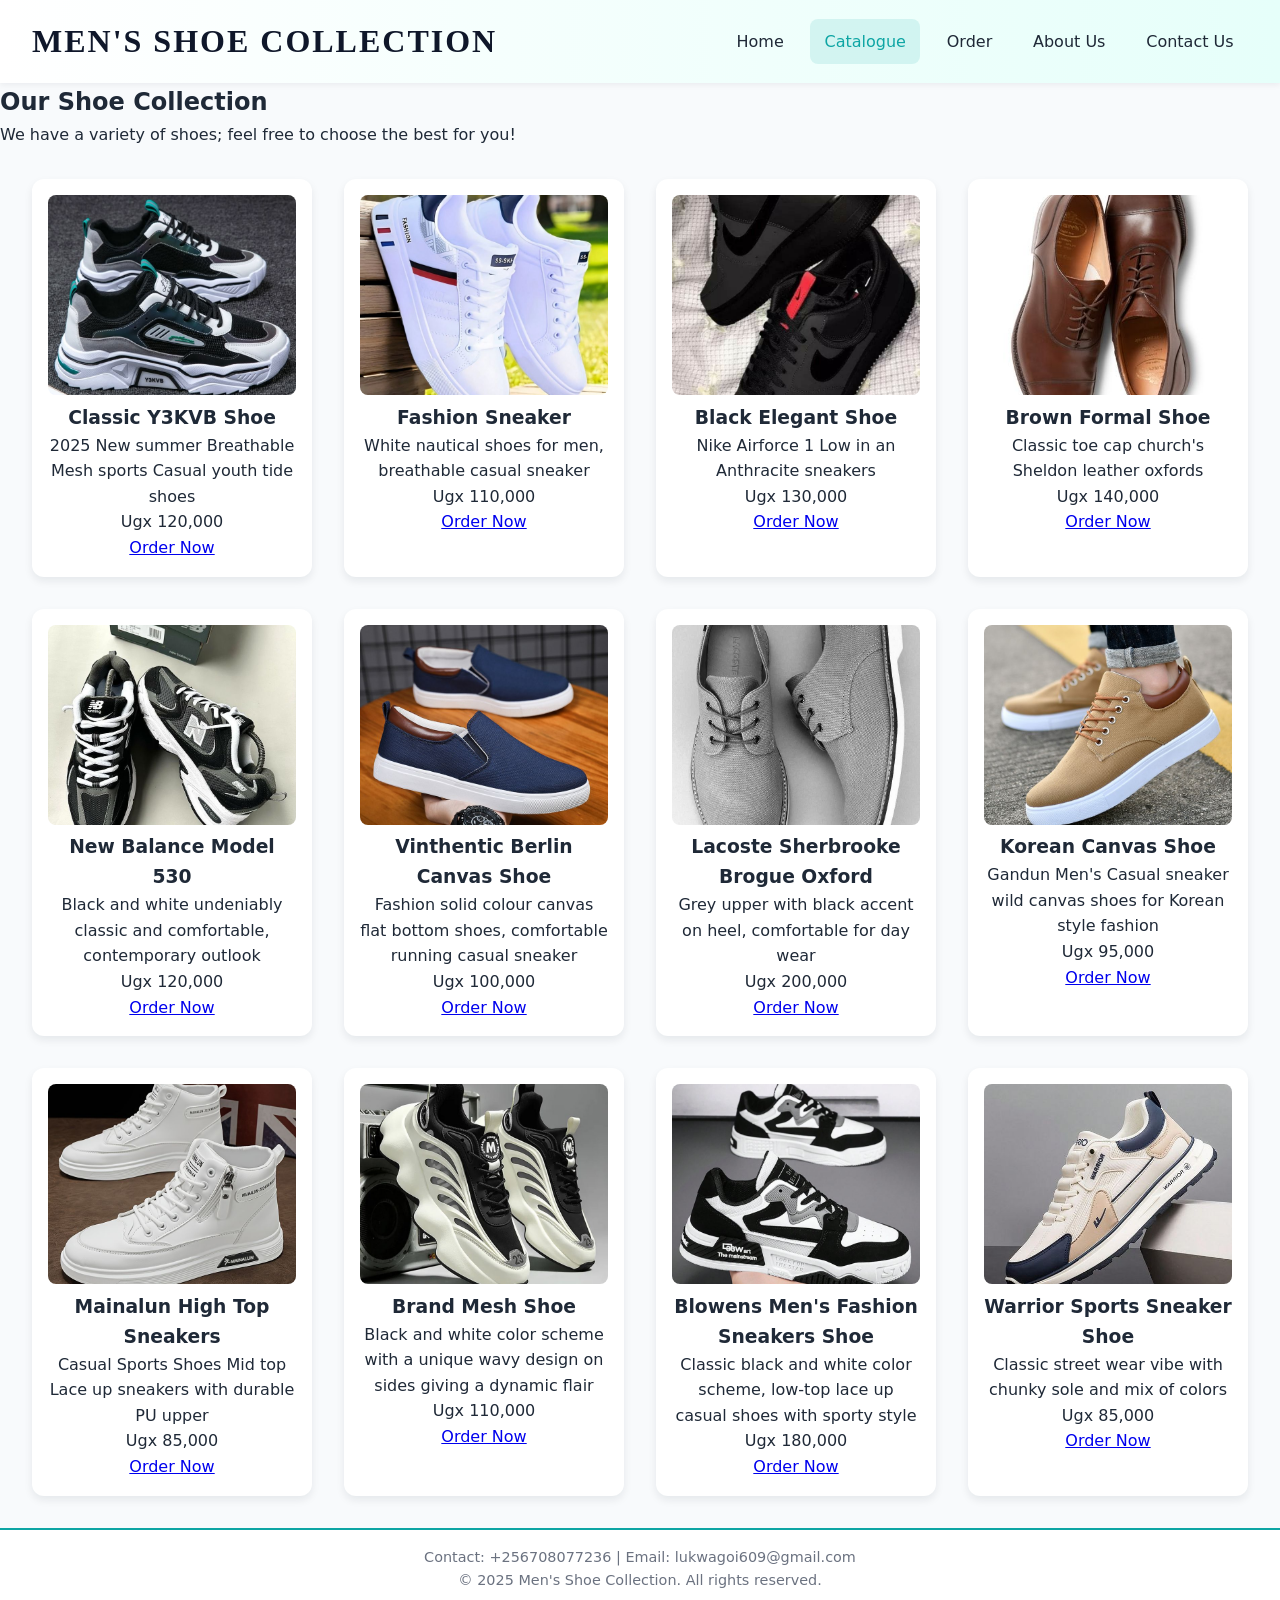
==== catalogue.html @ eedbd3e9 "Add files via upload" ====
<!DOCTYPE html>
<html lang="en">
<head>
<meta charset="UTF-8" />
<meta name="viewport" content="width=device-width, initial-scale=1.0" />
<title>Catalogue - Men's Shoe Collection</title>
<link rel="stylesheet" href="style.css" />
</head>
<body class="catalogue">

<header>
    <h1>Men's Shoe Collection</h1>
    <nav>
        <ul>
            <li><a href="index.html">Home</a></li>
            <li><a href="catalogue.html" class="active">Catalogue</a></li>
            <li><a href="order.html">Order</a></li>
            <li><a href="about.html">About Us</a></li>      
            <li><a href="contact.html">Contact Us</a></li>

        </ul>
    </nav>
</header>

<section class="catalogue">
    <h2>Our Shoe Collection</h2>
    <p>We have a variety of shoes; feel free to choose the best for you!</p>

    <div class="product-grid">

        <div class="product-card">
            <img src="shoe1.jpg" />
            <h3>Classic Y3KVB Shoe</h3>
            <div class="text-overlay">2025 New summer Breathable Mesh sports Casual youth tide shoes</div>
            <p>Ugx 120,000</p>
            <a href="order.html?shoe=Classic%20Y3KVB%20Shoe&img=shoe1.jpg&desc=2025%20New%20summer%20Breathable%20Mesh%20sports%20Casual%20youth%20tide%20shoes&price=Ugx%20120,000" class="btn">Order Now</a>
        </div>

        <div class="product-card">
            <img src="shoe2.jpg" />
            <h3>Fashion Sneaker</h3>
            <div class="text-overlay">White nautical shoes for men, breathable casual sneaker</div>
            <p>Ugx 110,000</p>
            <a href="order.html?shoe=Fashion%20Sneaker&img=shoe2.jpg&desc=White%20nautical%20shoes%20for%20men,%20breathable%20casual%20sneaker&price=Ugx%20110,000" class="btn">Order Now</a>
        </div>

        <div class="product-card">
            <img src="shoe3.jpg" />
            <h3>Black Elegant Shoe</h3>
            <div class="text-overlay">Nike Airforce 1 Low in an Anthracite sneakers</div>
            <p>Ugx 130,000</p>
            <a href="order.html?shoe=Black%20Elegant%20Shoe&img=shoe3.jpg&desc=Nike%20Airforce%201%20Low%20in%20an%20Anthracite%20sneakers&price=Ugx%20130,000" class="btn">Order Now</a>
        </div>

        <div class="product-card">
            <img src="shoe4.jpg" />
            <h3>Brown Formal Shoe</h3>
            <div class="text-overlay">Classic toe cap church's Sheldon leather oxfords</div>
            <p>Ugx 140,000</p>
            <a href="order.html?shoe=Brown%20Formal%20Shoe&img=shoe4.jpg&desc=Classic%20toe%20cap%20church's%20Sheldon%20leather%20oxfords&price=Ugx%20140,000" class="btn">Order Now</a>
        </div>

        <div class="product-card">
            <img src="shoe5.jpg" />
            <h3>New Balance Model 530</h3>
            <div class="text-overlay">Black and white undeniably classic and comfortable, contemporary outlook</div>
            <p>Ugx 120,000</p>
            <a href="order.html?shoe=New%20Balance%20Model%20530&img=shoe5.jpg&desc=Black%20and%20white%20undeniably%20classic%20and%20comfortable,%20contemporary%20outlook&price=Ugx%20120,000" class="btn">Order Now</a>
        </div>

        <div class="product-card">
            <img src="shoe6.jpg" />
            <h3>Vinthentic Berlin Canvas Shoe</h3>
            <div class="text-overlay">Fashion solid colour canvas flat bottom shoes, comfortable running casual sneaker</div>
            <p>Ugx 100,000</p>
            <a href="order.html?shoe=Vinthentic%20Berlin%20Canvas%20Shoe&img=shoe6.jpg&desc=Fashion%20solid%20colour%20canvas%20flat%20bottom%20shoes,%20comfortable%20running%20casual%20sneaker&price=Ugx%20100,000" class="btn">Order Now</a>
        </div>

        <div class="product-card">
            <img src="shoe7.jpg" />
            <h3>Lacoste Sherbrooke Brogue Oxford</h3>
            <div class="text-overlay">Grey upper with black accent on heel, comfortable for day wear</div>
            <p>Ugx 200,000</p>
            <a href="order.html?shoe=Lacoste%20Sherbrooke%20Brogue%20Oxford&img=shoe7.jpg&desc=Grey%20upper%20with%20black%20accent%20on%20heel,%20comfortable%20for%20day%20wear&price=Ugx%20200,000" class="btn">Order Now</a>
        </div>

        <div class="product-card">
            <img src="shoe8.jpg" />
            <h3>Korean Canvas Shoe</h3>
            <div class="text-overlay">Gandun Men's Casual sneaker wild canvas shoes for Korean style fashion</div>
            <p>Ugx 95,000</p>
            <a href="order.html?shoe=Korean%20Canvas%20Shoe&img=shoe8.jpg&desc=Gandun%20Men's%20Casual%20sneaker%20wild%20canvas%20shoes%20for%20Korean%20style%20fashion&price=Ugx%2095,000" class="btn">Order Now</a>
        </div>

        <div class="product-card">
            <img src="shoe9.jpg" />
            <h3>Mainalun High Top Sneakers</h3>
            <div class="text-overlay">Casual Sports Shoes Mid top Lace up sneakers with durable PU upper</div>
            <p>Ugx 85,000</p>
            <a href="order.html?shoe=Mainalun%20High%20Top%20Sneakers&img=shoe9.jpg&desc=Casual%20Sports%20Shoes%20Mid%20top%20Lace%20up%20sneakers%20with%20durable%20PU%20upper&price=Ugx%2085,000" class="btn">Order Now</a>
        </div>

        <div class="product-card">
            <img src="shoe10.jpg" />
            <h3>Brand Mesh Shoe</h3>
            <div class="text-overlay">Black and white color scheme with a unique wavy design on sides giving a dynamic flair</div>
            <p>Ugx 110,000</p>
            <a href="order.html?shoe=Brand%20Mesh%20Shoe&img=shoe10.jpg&desc=Black%20and%20white%20color%20scheme%20with%20a%20unique%20wavy%20design%20on%20sides%20giving%20a%20dynamic%20flair&price=Ugx%20110,000" class="btn">Order Now</a>
        </div>

        <div class="product-card">
            <img src="shoe12.jpg" />
            <h3>Blowens Men's Fashion Sneakers Shoe</h3>
            <div class="text-overlay">Classic black and white color scheme, low-top lace up casual shoes with sporty style</div>
            <p>Ugx 180,000</p>
            <a href="order.html?shoe=Blowens%20Men's%20Fashion%20Sneakers%20Shoe&img=shoe12.jpg&desc=Classic%20black%20and%20white%20color%20scheme,%20low-top%20lace%20up%20casual%20shoes%20with%20sporty%20style&price=Ugx%20180,000" class="btn">Order Now</a>
        </div>

        <div class="product-card">
            <img src="shoe14.jpg" />
            <h3>Warrior Sports Sneaker Shoe</h3>
            <div class="text-overlay">Classic street wear vibe with chunky sole and mix of colors</div>
            <p>Ugx 85,000</p>
            <a href="order.html?shoe=Warrior%20Sports%20Sneaker%20Shoe&img=shoe14.jpg&desc=Classic%20street%20wear%20vibe%20with%20chunky%20sole%20and%20mix%20of%20colors&price=Ugx%2085,000" class="btn">Order Now</a>
        </div>

    </div>
</section>

<footer>
    <p>Contact: +256708077236 | Email: lukwagoi609@gmail.com</p>
    <p>&copy; 2025 Men's Shoe Collection. All rights reserved.</p>
</footer>

</body>
</html>
---- style.css ----
/* --- COLOR VARIABLES --- */
:root{
  --primary:#1f2937; /* dark slate */
  --accent:#0ea5a4;  /* teal accent */
  --muted:#6b7280;
  --bg:#f8fafc;
  --card:#ffffff;
  --max-width:1100px;
}

/* --- RESET --- */
*{box-sizing:border-box; margin:0; padding:0;}

/* --- BODY BASE STYLING --- */
body{
  font-family: Inter, system-ui;
  color: var(--primary);
  line-height: 1.6;
  background: var(--bg);
}

/* --- HEADER FOR ALL PAGES (UPDATED) --- */
header{
  background: linear-gradient(to right, #ffffff, #e6fffa);
  box-shadow:0 2px 6px rgba(16,24,40,0.06);
  position:sticky;
  top:0;
  z-index:50;
  display:flex;
  justify-content: space-between;
  align-items: center;
  padding: 1rem 2rem;
}

header h1{
  font-size:2rem;
  font-family: "Algerian", serif;
  font-weight:900;
  color:#0f172a;
  letter-spacing:2px;
  text-transform: uppercase;
}

nav ul{
  list-style:none;
  display:flex;
  gap:0.75rem;
  align-items:center;
}

nav a{
  display:inline-block;
  padding:0.6rem 0.9rem;
  text-decoration:none;
  color:var(--primary);
  border-radius:8px;
  font-weight:500;
}

nav a.active{
  background:rgba(14,165,164,0.12);
  color:var(--accent);
}

/* --- FOOTER --- */
footer{
  margin-top:2rem;
  padding:1rem;
  text-align:center;
  background: var(--card);
  color:var(--muted);
  font-size:0.9rem;
  border-top:2px solid var(--accent);
}

/* --- HOMEPAGE BACKGROUND ENHANCED --- */
body.home {
  background-image: 
      linear-gradient(rgba(14,165,164,0.25), rgba(14,165,164,0.25)),
      url("ian1.jpg");
  background-size: cover;
  background-repeat: no-repeat;
  background-attachment: fixed;
}

repeat;
  background-attachment: fixed;
}


/* --- HERO SECTION CENTERED (CSS ONLY) --- */
body.home .hero {
  display: flex;                /* make hero a flex container */
  flex-direction: column;       /* stack items vertically */
  align-items: center;          /* center horizontally */
  justify-content: center;      /* optional: vertical centering */
  padding: 4rem 1.25rem;
  background: rgba(14,165,164,0.05);
  border-bottom: 2px solid var(--accent);
  text-align: center;           /* center inline content */
}

body.home .hero h2,
body.home .hero p {
  margin: 0 0 1.5rem 0;        /* spacing between heading/text and button */
}

body.home .hero .btn {
  display: inline-block;
  margin: 0 auto;               /* center the button */
}



body.home .hero h2{
  font-size:2.5rem;
  margin-bottom:1rem;
  font-weight:800;
  color: var(--primary);
}

body.home .hero p{
  font-size:1.2rem;
  margin:0.5rem 0;
  color: var(--muted);
  line-height:1.8;
  font-family: "Cambria", "Georgia", serif;
}

body.home .hero .btn{
  display:inline-block;
  margin-top:1.5rem;
  padding:0.75rem 1.5rem;
  background:var(--accent);
  color:white;
  font-weight:600;
  font-size:1.1rem;
  text-decoration:none;
  border-radius:8px;
  transition: background 0.3s ease;
}

body.home .hero .btn:hover{
  background:#089191;
}

/* --- PARAGRAPH BLOCKS (UPDATED) --- */
body.home .homepage-paragraphs{
  padding:2rem 1rem;
}

body.home .paragraph-block{
  background: rgba(255,255,255,0.85);
  border-left:6px solid var(--accent);
  border-radius:12px;
  padding:2rem 1.5rem;
  margin:2rem auto;
  max-width:900px;
  box-shadow:0 8px 25px rgba(0,0,0,0.1);
  text-align:center;
  transition: transform 0.3s ease, box-shadow 0.3s ease;
}

body.home .paragraph-block h2{
  font-size:2rem;
  margin-bottom:1rem;
  color:#0ea5a4;
  font-weight:700;
}

body.home .paragraph-block p{
  font-size:1.1rem;
  line-height:1.8;
  color:var(--primary);
}

body.home .paragraph-block{
  background: rgba(255,255,255,0.25);
  backdrop-filter: blur(10px);
  border: 1px solid rgba(255,255,255,0.3);
  border-left:6px solid var(--accent);
}



/* --- PRODUCT GRID (VERTICAL STACKED FOR HOME) --- */
body.home .product-grid{
  display:flex;
  flex-direction:column;
  gap:2rem;
  margin:2rem 0;
}

body.home .product-card{
  width:100%;
  max-width:600px;
  margin:0 auto;
  background:var(--card);
  border-radius:12px;
  padding:1rem;
  box-shadow:0 6px 12px rgba(15,23,42,0.08);
  text-align:center;
}

body.home .product-card img{
  width:100%;
  height:220px;
  object-fit:cover;
  border-radius:8px;
  transition: transform 0.3s ease;
}

body.home .product-card:first-of-type img{
  height:300px;
}

body.home .product-card:nth-of-type(2) img{
  height:250px;
}

body.home .product-card h3{
  margin-top:0.75rem;
  font-size:1.2rem;
  color: var(--primary);
}

body.home .product-card img:hover{
  transform: scale(1.05);
}

/* --- CATALOGUE/SHOP (UNCHANGED) --- */
body:not(.home) .product-grid{
  display:grid;
  grid-template-columns: repeat(auto-fit, minmax(250px, 1fr));
  gap:2rem;
  margin:2rem;
}

body:not(.home) .product-card{
  background: var(--card);
  border-radius:12px;
  padding:1rem;
  box-shadow:0 4px 8px rgba(15,23,42,0.08);
  text-align:center;
}

body:not(.home) .product-card img{
  width:100%;
  height:200px;
  object-fit:cover;
  border-radius:8px;
}

/* --- ORDER PAGE IMAGES (DOUBLED FINAL SIZE) --- */
body.order img {
  width: 480px !important;  
  height: 400px !important;  
  object-fit: cover !important;
  display: block !important;
  margin: 0 auto !important;
  border-radius: 6px !important;
}

/* --- ORDER PAGE FORM --- */
body.order form{
  display:flex;
  flex-direction:column;
  gap:1rem;
  max-width:500px;
  margin:2rem auto;
  padding:1.5rem;
  background:var(--card);
  border-radius:12px;
  box-shadow:0 4px 12px rgba(15,23,42,0.08);
}

body.order form label{
  font-weight:600;
}

body.order form input,
body.order form select,
body.order form textarea{
  padding:0.6rem;
  border:1px solid #ccc;
  border-radius:6px;
  font-size:1rem;
}

body.order form button{
  padding:0.75rem 1rem;
  background: var(--accent);
  color:white;
  font-weight:600;
  border:none;
  border-radius:6px;
  cursor:pointer;
  transition: background 0.3s ease;
}

body.order form button:hover{
  background:#089191;
}

/* --- CONTACT PAGE --- */
body.contact{
  background: linear-gradient(to bottom, #f0fdfa, #ccfbf1);
}

/* --- RESPONSIVE --- */
@media(max-width:900px){
  body.home .hero h2{
    font-size:2rem;
  }
  body.home .paragraph-block h2{
    font-size:1.7rem;
  }
  body.home .paragraph-block p{
    font-size:1rem;
  }
  body.home .product-card img{
    height:200px;
  }
  header h1{
    font-size:1.8rem;
  }
  nav ul{
    flex-direction:column;
    gap:0.5rem;
    align-items:flex-start;
  }
}
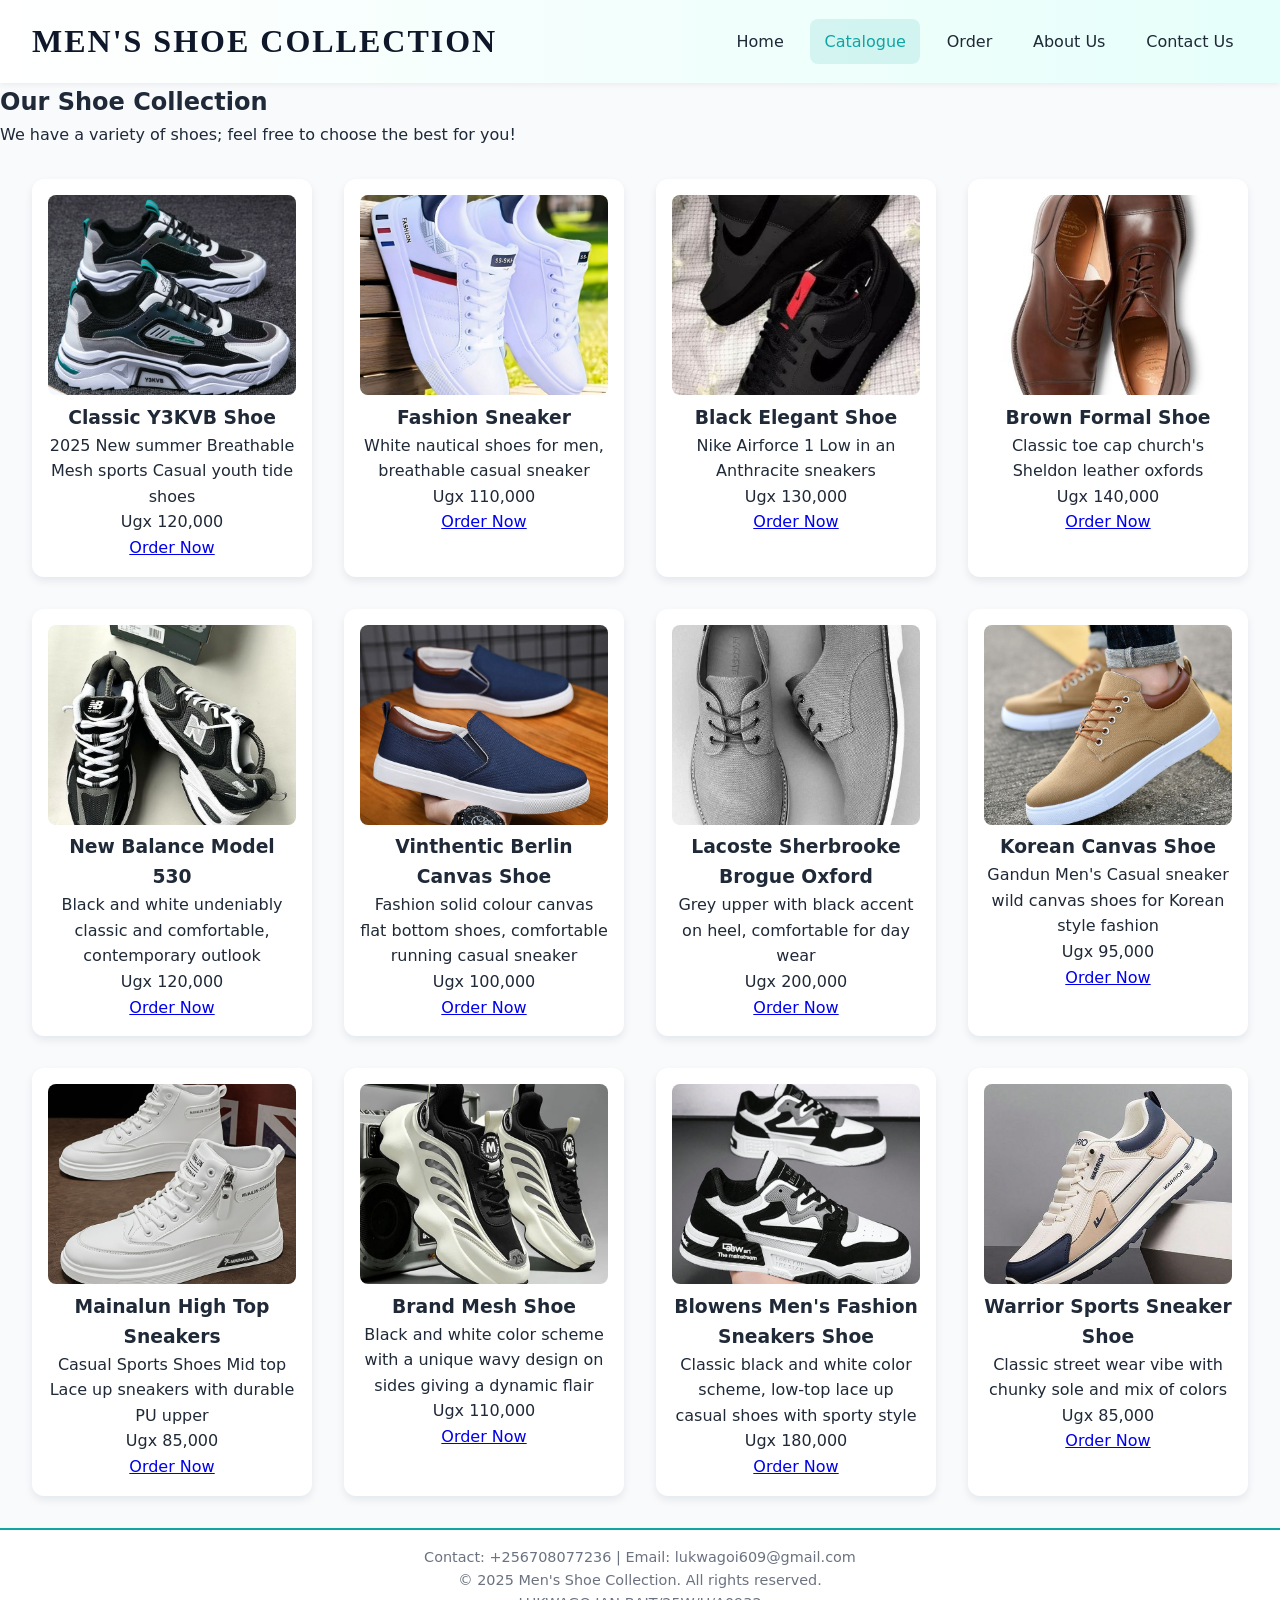
==== commit cc43e7d2: "Update catalogue.html" ====
--- a/catalogue.html
+++ b/catalogue.html
@@ -130,6 +130,7 @@
 <footer>
     <p>Contact: +256708077236 | Email: lukwagoi609@gmail.com</p>
     <p>&copy; 2025 Men's Shoe Collection. All rights reserved.</p>
+    <P>LUKWAGO IAN BAIT/25W/U/A0932</P>
 </footer>
 
 </body>
